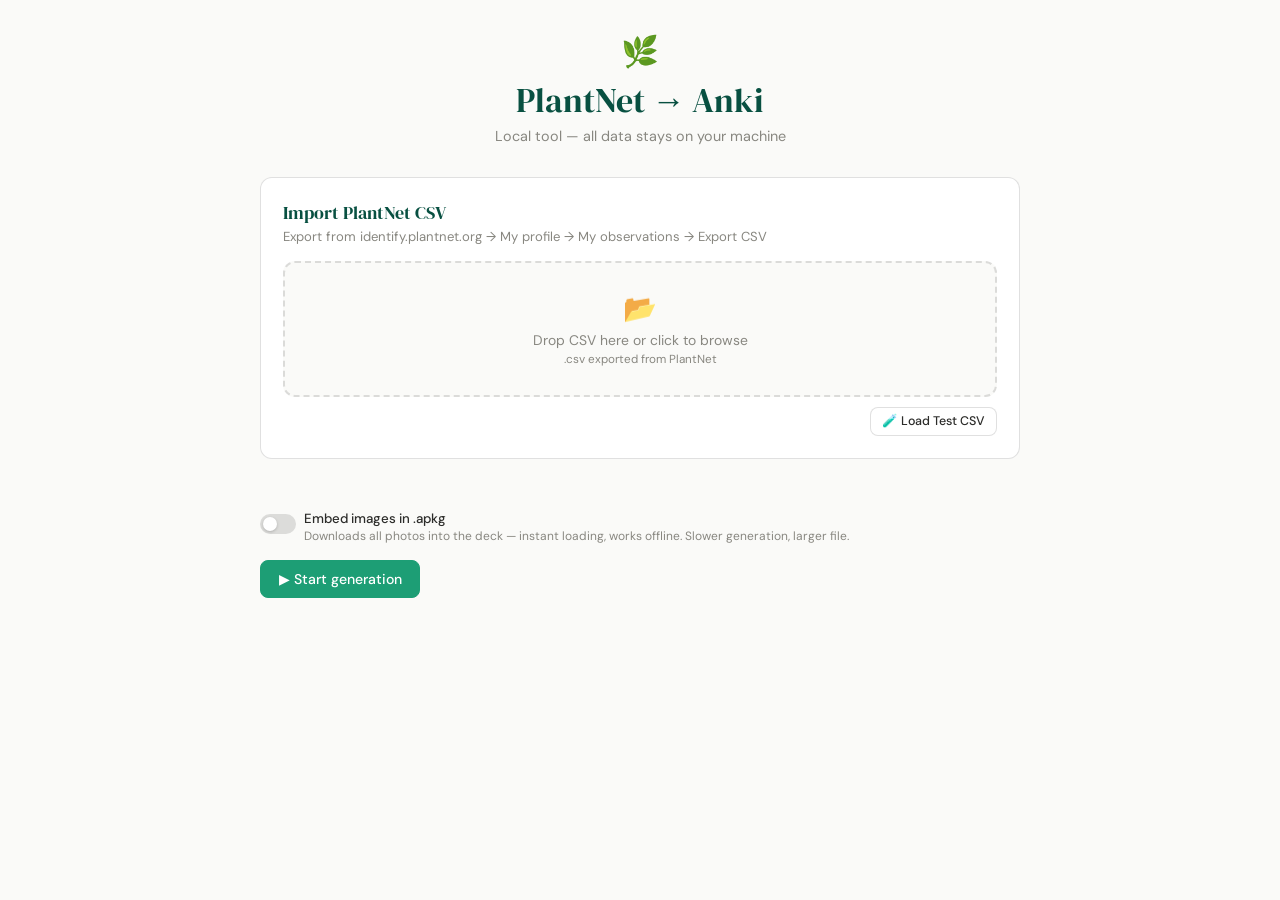
==== index.html @ 497a8147 "refactor: separate frontend layers into standalone html, css, and js files Decouples frontend compon" ====
<!DOCTYPE html>
<html lang="en">
<head>
<meta charset="UTF-8">
<meta name="viewport" content="width=device-width,initial-scale=1">
<title>PlantNet → Anki</title>
<link href="https://fonts.googleapis.com/css2?family=DM+Serif+Display&family=DM+Sans:wght@300;400;500&display=swap" rel="stylesheet">
<link rel="stylesheet" href="/style.css">
</head>
<body>
<div class="container">
  <header>
    <div style="font-size:1.9rem;margin-bottom:.35rem">🌿</div>
    <h1>PlantNet → Anki</h1>
    <p>Local tool — all data stays on your machine</p>
  </header>

  <div id="sec-import" class="card" style="display: flex; flex-direction: column;">
    <div class="card-title">Import PlantNet CSV</div>
    <div class="card-sub">Export from identify.plantnet.org → My profile → My observations → Export CSV</div>
    <div class="drop-zone" id="dz"
      onclick="document.getElementById('file-in').click()"
      ondragover="event.preventDefault();dz.classList.add('over')"
      ondragleave="dz.classList.remove('over')"
      ondrop="onDrop(event)">
      <div style="font-size:1.7rem;margin-bottom:.3rem" id="dz-icon">📂</div>
      <div style="font-size:.87rem;color:var(--text-muted)" id="dz-label">Drop CSV here or click to browse</div>
      <div style="font-size:.73rem;color:var(--text-muted);margin-top:2px" id="dz-hint">.csv exported from PlantNet</div>
    </div>
    <input type="file" id="file-in" accept=".csv,.tsv,.txt" style="display:none" onchange="onFile(event)">
    <div style="display: flex; justify-content: flex-end; margin-top: 10px;">
      <button class="btn btn-secondary" style="padding: 0.35rem 0.7rem; font-size: 0.78rem;" onclick="loadTestCSV(event)">🧪 Load Test CSV</button>
    </div>
  </div>

  <div id="sec-plants" class="card hidden">
    <div class="card-title">Select species</div>
    <div class="card-sub" id="plants-sub">0 species imported</div>
    <div class="sel-row">
      <span id="sel-count">0 selected</span>
      <span>
        <button class="lbtn" onclick="selAll(true)">All</button>&nbsp;·&nbsp;
        <button class="lbtn" onclick="selAll(false)">None</button>
      </span>
    </div>
    <div class="plant-list" id="plant-list"></div>
  </div>

  <div id="sec-options" class="card hidden">
    <div class="card-title">Options</div>

    <div class="form-row">
      <label>Deck name</label>
      <input type="text" id="deck-name" value="PlantNet – Botany">
    </div>

    <div class="form-row">
      <label>PlantNet API key <span style="color:var(--text-muted);font-weight:400">(optional — extra photos per organ)</span></label>
      <input type="password" id="api-key" placeholder="2b10xxxxxxxxxxxxxxxxxxxxxxxx">
      <div style="font-size:.72rem;color:var(--text-muted);margin-top:3px">Free key at my.plantnet.org · 500 req/day</div>
    </div>

    <div class="form-row">
      <label>Extra photo source</label>
      <select id="photo-source" onchange="updatePhotoSourceHint()">
        <option value="none">None — own photos only</option>
        <option value="all" selected>All sources — GBIF → iNaturalist → PlantNet (stops when full)</option>
        <option value="gbif">GBIF only</option>
        <option value="inat">iNaturalist only</option>
        <option value="plantnet">PlantNet only (requires own photo + API key)</option>
      </select>
      <div id="photo-source-hint" style="font-size:.72rem;color:var(--text-muted);margin-top:4px">
        Submits your own photo to PlantNet and retrieves visually similar images per organ.
      </div>
    </div>

    <div class="form-row">
      <label style="margin-bottom:.5rem">Organs to fetch photos for</label>
      <div class="organ-grid">
        <button class="obtn active" data-organ="flower" onclick="toggleBtn(this)"><span>🌸</span>Flower</button>
        <button class="obtn active" data-organ="leaf"   onclick="toggleBtn(this)"><span>🍃</span>Leaf</button>
        <button class="obtn active" data-organ="habit"  onclick="toggleBtn(this)"><span>🌿</span>Habit</button>
        <button class="obtn"        data-organ="fruit"  onclick="toggleBtn(this)"><span>🍎</span>Fruit</button>
        <button class="obtn"        data-organ="bark"   onclick="toggleBtn(this)"><span>🪵</span>Bark</button>
      </div>
      <div style="font-size:.72rem;color:var(--text-muted);margin-top:5px">
        Organ labels come from PlantNet. GBIF/iNat photos are stored as untagged.
      </div>
    </div>

    <div class="form-row" id="n-photos-row">
      <label>Photos per organ (max)</label>
      <div class="slider-row">
        <input type="range" id="n-photos" min="1" max="5" value="2"
          oninput="document.getElementById('n-photos-val').textContent=this.value">
        <span class="sval" id="n-photos-val">2</span>
      </div>
    </div>

    <div class="form-row">
      <label>Max untagged photos <span style="color:var(--text-muted);font-weight:400">(from GBIF/iNat when organ not found)</span></label>
      <div class="slider-row">
        <input type="range" id="max-untagged" min="0" max="10" value="3"
          oninput="document.getElementById('max-untagged-val').textContent=this.value">
        <span class="sval" id="max-untagged-val">3</span>
      </div>
      <div style="font-size:.72rem;color:var(--text-muted);margin-top:3px">
        Set to 0 to disable untagged photos entirely.
      </div>
    </div>

    <div class="form-row">
      <label>Card language / Langue des cartes</label>
      <select id="lang-select">
        <option value="en">English</option>
        <option value="fr">Français</option>
        <option value="de">Deutsch</option>
        <option value="es">Español</option>
      </select>
    </div>

    <div class="toggle-row" style="justify-content: left;">
      <label class="toggle-switch">
        <input type="checkbox" id="tog-own" checked>
        <div class="toggle-track"></div><div class="toggle-thumb"></div>
      </label>
      <div>
        <span class="toggle-lbl">Include own PlantNet photos</span>
        <div style="font-size:.75rem;color:var(--text-muted)">Photos from your CSV observations. Uncheck to use only enriched photos (GBIF, iNat, PlantNet related).</div>
      </div>
    </div>

    
  </div>

  <div class="toggle-row" style="margin-top:3rem">
      <label class="toggle-switch">
        <input type="checkbox" id="tog-embed">
        <div class="toggle-track"></div><div class="toggle-thumb"></div>
      </label>
      <div>
        <span class="toggle-lbl">Embed images in .apkg</span>
        <div style="font-size:.75rem;color:var(--text-muted)">Downloads all photos into the deck — instant loading, works offline. Slower generation, larger file.</div>
      </div>
    </div>


    <div class="actions">
      <button class="btn btn-primary" id="btn-start" onclick="startGen()">▶ Start generation</button>
    </div>
  </div>


    
  <div id="sec-progress" class="card hidden">
    <div style="display:flex;justify-content:space-between;align-items:baseline;margin-bottom:.2rem">
      <div class="card-title">Generating deck</div>
      <button class="btn btn-secondary" id="btn-stop" onclick="stopGen()"
        style="font-size:.8rem;padding:.35rem .8rem;color:#D85A30;border-color:#D85A30">
        ■ Stop
      </button>
    </div>
    <div class="card-sub" id="gen-sub">Processing…</div>
    <div class="prog-bar"><div class="prog-fill" id="prog-fill" style="width:0%"></div></div>
    <div style="display:flex;justify-content:space-between;font-size:.75rem;color:var(--text-muted);margin-bottom:.6rem">
      <span id="prog-label"></span>
      <span id="prog-pct">0%</span>
    </div>
    <div class="log-area" id="log-area"></div>
  </div>

  <div id="sec-export" class="card hidden">
    <div class="card-title">Deck ready!</div>
    <div class="card-sub">Data from Tela Botanica and PFAF</div>
    <div class="stats">
      <div class="stat"><div class="snum" id="st-plants">0</div><div class="slbl">Species</div></div>
      <div class="stat"><div class="snum" id="st-cards">0</div><div class="slbl">Cards</div></div>
      <div class="stat"><div class="snum" id="st-photos">0</div><div class="slbl">Photos</div></div>
    </div>

    <div class="actions">
      <button class="btn btn-primary" onclick="downloadDeck()">⬇️ Download deck (.apkg)</button>
      <button class="btn btn-secondary" onclick="location.reload()">New deck</button>
    </div>
    <div style="font-size:.74rem;color:var(--text-muted);margin-top:.6rem">
      Double-cliquez sur le .apkg pour importer directement dans Anki
      (ou File → Import). Le type de note PlantNet is inclus dans le fichier.
    </div>
  </div>
</div>

<script>
var plants = [];
var csvText = "";

// ── Drag & drop ──────────────────────────────────────────────────────────────
var dz = document.getElementById("dz");
function onDrop(e) {
  e.preventDefault(); dz.classList.remove("over");
  var f = e.dataTransfer.files[0]; if (f) uploadFile(f);
}
function onFile(e) { var f = e.target.files[0]; if (f) uploadFile(f); }

function uploadFile(file) {
  var fd = new FormData(); fd.append("csv", file);
  fetch("/upload", { method: "POST", body: fd })
    .then(function(r) { return r.json(); })
    .then(function(d) {
      if (d.error) { alert("Error: " + d.error); return; }
      handleCSVData(d, file.name);
    })
    .catch(function(e) { alert("Upload failed: " + e); });
}

function loadTestCSV(event) {
  if (event) event.stopPropagation();
  fetch("/load_test_csv", { method: "POST" })
    .then(function(r) { return r.json(); })
    .then(function(d) {
      if (d.error) { alert("Error loading test CSV: " + d.error); return; }
      handleCSVData(d, "my-observations_test.csv");
    })
    .catch(function(e) { alert("Failed to fetch test CSV: " + e); });
}

function handleCSVData(d, filename) {
  plants = d.plants;
  dz.classList.add("done");
  document.getElementById("dz-icon").textContent = "✅";
  document.getElementById("dz-label").textContent = filename + " — " + d.total_obs + " observation(s)";
  document.getElementById("dz-hint").textContent = d.plants.length + " unique species detected";
  renderPlants();
  document.getElementById("sec-plants").classList.remove("hidden");
  document.getElementById("sec-options").classList.remove("hidden");
}

// ── Plant list ───────────────────────────────────────────────────────────────
function renderPlants() {
  var list = document.getElementById("plant-list");
  list.innerHTML = "";
  plants.forEach(function(p, i) {
    var d = document.createElement("div");
    d.className = "pi" + (p.selected ? " sel" : "");
    var badge = p.own_images.length > 0 ? '<span class="badge">📷 ' + p.own_images.length + "</span>" : "";
    var obs   = p.observations > 1 ? p.observations + " obs." : "";
    d.innerHTML = '<input type="checkbox"' + (p.selected ? " checked" : "") + ' onchange="toggleP(' + i + ',this.checked)">'
      + '<div style="flex:1;min-width:0"><div class="pname">' + (p.scientific) + '</div>'
      + '<div class="psci">' + (p.family||"") + '</div></div>'
      + '<div class="pmeta">' + badge + (badge && obs ? " " : "") + obs + "</div>";
    list.appendChild(d);
  });
  updateCount();
  document.getElementById("plants-sub").textContent = plants.length + " species imported";
}
function toggleP(i, v) {
  plants[i].selected = v;
  document.querySelectorAll(".pi")[i].classList.toggle("sel", v);
  updateCount();
}
function selAll(v) { plants.forEach(function(p){p.selected=v;}); renderPlants(); }
function updateCount() {
  var n = plants.filter(function(p){return p.selected;}).length;
  document.getElementById("sel-count").textContent = n + " selected";
}

// ── Toggle buttons ───────────────────────────────────────────────────────────
function toggleBtn(b) { b.classList.toggle("active"); }

function updatePhotoSourceHint() {
  var src   = document.getElementById("photo-source").value;
  var hint  = document.getElementById("photo-source-hint");
  var nrow  = document.getElementById("n-photos-row");
  var hints = {
    "none":     "Only your own photos from the PlantNet CSV will be used.",
    "all":      "PlantNet related images (organ-tagged, 1 API call) + GBIF + iNaturalist for remaining slots (untagged).",
    "gbif":     "GBIF only — no organ tags, photos stored as untagged.",
    "inat":     "iNaturalist only — no organ tags, photos stored as untagged.",
    "plantnet": "PlantNet related images only — organ-tagged, 1 API call. Requires own photo + API key."
  };
  hint.textContent = hints[src] || "";
  nrow.style.display = src === "none" ? "none" : "";
}

// ── Generation ───────────────────────────────────────────────────────────────
function startGen() {
  var selected = plants.filter(function(p){return p.selected;});
  if (!selected.length) { alert("Select at least one species."); return; }

  var info     = Array.from(document.querySelectorAll(".ibtn.active")).map(function(b){return b.dataset.info;});
  var organs   = Array.from(document.querySelectorAll(".obtn.active")).map(function(b){return b.dataset.organ;});
  var photoSrc = document.getElementById("photo-source").value;
  var config  = {
    plants:       selected,
    deck_name:    document.getElementById("deck-name").value || "PlantNet – Botany",
    api_key:      document.getElementById("api-key").value.trim(),
    n_photos:     photoSrc === "none" ? 0 : parseInt(document.getElementById("n-photos").value),
    max_untagged: parseInt(document.getElementById("max-untagged").value),
    photo_source: photoSrc,
    organs:       organs,
    info:         info,
    lang:         document.getElementById("lang-select").value,
    include_own:  document.getElementById("tog-own").checked,
    embed_images: document.getElementById("tog-embed").checked,
  };

  // Reset progress UI for fresh run
  document.getElementById("btn-start").disabled = true;
  document.getElementById("sec-progress").classList.remove("hidden");
  document.getElementById("log-area").innerHTML = "";
  document.getElementById("gen-sub").textContent = "Processing…";
  document.getElementById("prog-fill").style.width = "0%";
  document.getElementById("prog-pct").textContent = "0%";
  document.getElementById("prog-label").textContent = "";
  var stopBtn = document.getElementById("btn-stop");
  if (stopBtn) { stopBtn.style.display = ""; stopBtn.disabled = false; stopBtn.textContent = "■ Stop"; }

  fetch("/generate", {
    method:  "POST",
    headers: {"Content-Type": "application/json"},
    body:    JSON.stringify(config)
  }).then(function(r){ return r.json(); })
    .then(function(d){ if (d.error) alert("Error: " + d.error); })
    .catch(function(e){ alert("Error: " + e); });

  pollProgress();
}

function stopGen() {
  document.getElementById("btn-stop").disabled = true;
  document.getElementById("btn-stop").textContent = "Stopping…";
  fetch("/stop", { method: "POST" })
    .catch(function() {});
}

function pollProgress() {
  fetch("/status").then(function(r){return r.json();}).then(function(d) {
    // Update progress bar
    document.getElementById("prog-fill").style.width = d.progress + "%";
    document.getElementById("prog-pct").textContent  = d.progress + "%";
    document.getElementById("prog-label").textContent = d.progress_label || "";

    // Append new log lines
    var area = document.getElementById("log-area");
    (d.new_logs || []).forEach(function(entry) {
      var div = document.createElement("div");
      if (entry.level === "ok")   div.className = "lok";
      if (entry.level === "warn") div.className = "lwarn";
      div.textContent = "> " + entry.msg;
      area.appendChild(div);
      area.scrollTop = area.scrollHeight;
    });

    if (d.stopped) {
      document.getElementById("gen-sub").textContent = "Stopped.";
      document.getElementById("btn-stop").style.display = "none";
      document.getElementById("btn-start").disabled = false;
      return;
    }
    if (d.done) {
      document.getElementById("gen-sub").textContent = "Done!";
      document.getElementById("btn-stop").style.display = "none";
      // Parse stats from last log lines
      var logs = d.all_logs || [];
      var lastOk = logs.filter(function(l){return l.level==="ok";}).pop();
      if (lastOk && lastOk.msg) {
        var m = lastOk.msg.match(/(\d+) species, (\d+) cards, (\d+) photos/);
        if (m) {
          document.getElementById("st-plants").textContent = m[1];
          document.getElementById("st-cards").textContent  = m[2];
          document.getElementById("st-photos").textContent = m[3];
        }
      }
      document.getElementById("sec-export").classList.remove("hidden");
    } else {
      setTimeout(pollProgress, 600);
    }
  }).catch(function(){ setTimeout(pollProgress, 1000); });
}

function setupNoteType() {
  var btn = document.getElementById("btn-ac");
  var status = document.getElementById("ac-status");
  btn.disabled = true;
  btn.textContent = "Setting up…";
  status.textContent = "Connecting to AnkiConnect…";
  status.style.color = "var(--text-muted)";
  fetch("/setup_notetype", { method: "POST" })
    .then(function(r) { return r.json(); })
    .then(function(d) {
      if (d.ok) {
        status.textContent = "✓ " + d.message;
        status.style.color = "var(--green-dark)";
        btn.textContent = "✓ Done";
      } else {
        status.textContent = "✗ " + d.message;
        status.style.color = "#D85A30";
        btn.disabled = false;
        btn.textContent = "Retry";
      }
    })
    .catch(function(e) {
      status.textContent = "Error: " + e;
      status.style.color = "#D85A30";
      btn.disabled = false;
      btn.textContent = "Retry";
    });
}

function downloadDeck() {
  window.location.href = "/download";
}
</script>
</body>
</html>
---- style.css ----
:root {
  --green: #1D9E75;
  --green-light: #E1F5EE;
  --green-dark: #085041;
  --amber: #BA7517;
  --amber-light: #FAEEDA;
  --text: #2C2C2A;
  --text-muted: #888780;
  --border: rgba(0, 0, 0, 0.12);
  --bg: #FAFAF8;
  --white: #fff;
  --radius: 12px;
  --radius-sm: 8px;
}
* {
  box-sizing: border-box;
  margin: 0;
  padding: 0;
}
body {
  font-family: 'DM Sans', sans-serif;
  background: var(--bg);
  color: var(--text);
  min-height: 100vh;
  padding: 2rem 1rem;
}
.container {
  max-width: 760px;
  margin: 0 auto;
}
header {
  text-align: center;
  margin-bottom: 2rem;
}
header h1 {
  font-family: 'DM Serif Display', serif;
  font-size: 2.1rem;
  font-weight: 400;
  color: var(--green-dark);
  margin-bottom: .3rem;
}
header p {
  color: var(--text-muted);
  font-size: .9rem;
}
.card {
  background: var(--white);
  border: .5px solid var(--border);
  border-radius: var(--radius);
  padding: 1.4rem;
  margin-bottom: 1rem;
}
.card-title {
  font-family: 'DM Serif Display', serif;
  font-size: 1.1rem;
  font-weight: 400;
  color: var(--green-dark);
  margin-bottom: .2rem;
}
.card-sub {
  font-size: .82rem;
  color: var(--text-muted);
  margin-bottom: 1rem;
}
label {
  display: block;
  font-size: .82rem;
  font-weight: 500;
  margin-bottom: 4px;
}
input[type=text], input[type=password], select {
  width: 100%;
  padding: .5rem .8rem;
  border: .5px solid var(--border);
  border-radius: var(--radius-sm);
  font-family: 'DM Sans', sans-serif;
  font-size: .87rem;
  background: var(--bg);
  color: var(--text);
  outline: none;
  transition: border-color .15s;
}
input:focus, select:focus {
  border-color: var(--green);
}
.form-row {
  margin-bottom: .85rem;
}
.btn {
  display: inline-flex;
  align-items: center;
  gap: 6px;
  padding: .55rem 1.1rem;
  border-radius: var(--radius-sm);
  font-family: 'DM Sans', sans-serif;
  font-size: .88rem;
  font-weight: 500;
  cursor: pointer;
  border: .5px solid var(--border);
  transition: all .15s;
}
.btn-primary {
  background: var(--green);
  color: white;
  border-color: var(--green);
}
.btn-primary:hover {
  background: var(--green-dark);
}
.btn-primary:disabled {
  opacity: .4;
  cursor: not-allowed;
}
.btn-secondary {
  background: var(--white);
  color: var(--text);
}
.btn-secondary:hover {
  background: #F1EFE8;
}
.actions {
  display: flex;
  gap: 10px;
  align-items: center;
  margin-top: 1rem;
}
.notice {
  padding: .6rem .9rem;
  border-radius: var(--radius-sm);
  font-size: .81rem;
  margin-bottom: .85rem;
  border-left: 3px solid;
}
.notice-info {
  background: #E6F1FB;
  color: #0C447C;
  border-color: #185FA5;
}
.notice-green {
  background: var(--green-light);
  color: var(--green-dark);
  border-color: var(--green);
}
.drop-zone {
  border: 2px dashed var(--border);
  border-radius: var(--radius);
  padding: 1.75rem 1rem;
  text-align: center;
  cursor: pointer;
  transition: all .2s;
  background: var(--bg);
}
.drop-zone:hover, .drop-zone.over {
  border-color: var(--green);
  background: var(--green-light);
}
.drop-zone.done {
  border-color: var(--green);
  border-style: solid;
  background: var(--green-light);
}
.info-grid {
  display: grid;
  grid-template-columns: 1fr 1fr;
  gap: 6px;
  margin-top: .6rem;
}
.ibtn {
  display: flex;
  align-items: center;
  gap: 7px;
  padding: .5rem .8rem;
  border: .5px solid var(--border);
  border-radius: var(--radius-sm);
  cursor: pointer;
  font-size: .79rem;
  background: var(--white);
  transition: all .15s;
  font-family: 'DM Sans', sans-serif;
}
.ibtn.active {
  border-color: var(--green);
  background: var(--green-light);
  color: var(--green-dark);
}
.ibtn .src {
  margin-left: auto;
  font-size: .67rem;
  color: var(--text-muted);
  font-style: italic;
}
.ibtn.active .src {
  color: var(--green);
}
.organ-grid {
  display: grid;
  grid-template-columns: repeat(5, 1fr);
  gap: 6px;
  margin-top: .6rem;
}
.obtn {
  display: flex;
  flex-direction: column;
  align-items: center;
  gap: 2px;
  padding: .6rem .4rem;
  border: .5px solid var(--border);
  border-radius: var(--radius-sm);
  cursor: pointer;
  font-size: .77rem;
  background: var(--white);
  transition: all .15s;
  font-family: 'DM Sans', sans-serif;
}
.obtn.active {
  border-color: var(--green);
  background: var(--green-light);
  color: var(--green-dark);
}
.slider-row {
  display: flex;
  align-items: center;
  gap: 10px;
  margin-top: .4rem;
}
.sval {
  font-weight: 500;
  min-width: 20px;
  color: var(--green-dark);
}
input[type=range] {
  flex: 1;
  accent-color: var(--green);
}
.plant-list {
  display: flex;
  flex-direction: column;
  gap: 5px;
  max-height: 320px;
  overflow-y: auto;
  margin-top: .7rem;
}
.pi {
  display: flex;
  align-items: center;
  gap: 8px;
  padding: .55rem .8rem;
  background: var(--bg);
  border: .5px solid var(--border);
  border-radius: var(--radius-sm);
  font-size: .83rem;
}
.pi.sel {
  border-color: var(--green);
  background: var(--green-light);
}
.pi input[type=checkbox] {
  accent-color: var(--green);
  width: 14px;
  height: 14px;
  flex-shrink: 0;
}
.pname {
  font-weight: 500;
  flex: 1;
  white-space: nowrap;
  overflow: hidden;
  text-overflow: ellipsis;
}
.psci {
  font-style: italic;
  color: var(--text-muted);
  font-size: .77rem;
}
.pmeta {
  font-size: .71rem;
  color: var(--text-muted);
  flex-shrink: 0;
}
.badge {
  display: inline-block;
  padding: 1px 6px;
  border-radius: 20px;
  font-size: .68rem;
  font-weight: 500;
  background: #E6F1FB;
  color: #185FA5;
}
.sel-row {
  display: flex;
  justify-content: space-between;
  font-size: .79rem;
  color: var(--text-muted);
  margin-bottom: .4rem;
}
.lbtn {
  background: none;
  border: none;
  color: var(--green);
  cursor: pointer;
  font-size: .79rem;
  font-family: 'DM Sans', sans-serif;
  text-decoration: underline;
}
.prog-bar {
  width: 100%;
  height: 5px;
  background: #F1EFE8;
  border-radius: 3px;
  overflow: hidden;
  margin: .7rem 0;
}
.prog-fill {
  height: 100%;
  background: var(--green);
  border-radius: 3px;
  transition: width .3s;
}
.log-area {
  background: var(--bg);
  border: .5px solid var(--border);
  border-radius: var(--radius-sm);
  padding: .6rem .8rem;
  font-size: .77rem;
  font-family: monospace;
  color: var(--text-muted);
  max-height: 220px;
  overflow-y: auto;
  line-height: 1.85;
}
.lok {
  color: var(--green);
}
.lwarn {
  color: var(--amber);
}
.stats {
  display: grid;
  grid-template-columns: repeat(3, 1fr);
  gap: 8px;
  margin: .8rem 0;
}
.stat {
  background: var(--bg);
  border-radius: var(--radius-sm);
  padding: .7rem;
  text-align: center;
}
.snum {
  font-family: 'DM Serif Display', serif;
  font-size: 1.6rem;
  color: var(--green-dark);
}
.slbl {
  font-size: .73rem;
  color: var(--text-muted);
}
.hidden {
  display: none !important;
}
.toggle-row {
  display: flex;
  align-items: center;
  gap: 8px;
  margin-bottom: .6rem;
}
.toggle-switch {
  position: relative;
  width: 36px;
  height: 20px;
  cursor: pointer;
  flex-shrink: 0;
}
.toggle-switch input {
  opacity: 0;
  width: 0;
  height: 0;
}
.toggle-track {
  position: absolute;
  inset: 0;
  background: var(--border);
  border-radius: 10px;
  transition: .2s;
}
.toggle-switch input:checked + .toggle-track {
  background: var(--green);
}
.toggle-thumb {
  position: absolute;
  width: 14px;
  height: 14px;
  background: white;
  border-radius: 50%;
  top: 3px;
  left: 3px;
  transition: .2s;
  box-shadow: 0 1px 3px rgba(0, 0, 0, .2);
}
.toggle-switch input:checked ~ .toggle-thumb {
  transform: translateX(16px);
}
.toggle-lbl {
  font-size: .83rem;
  font-weight: 500;
}
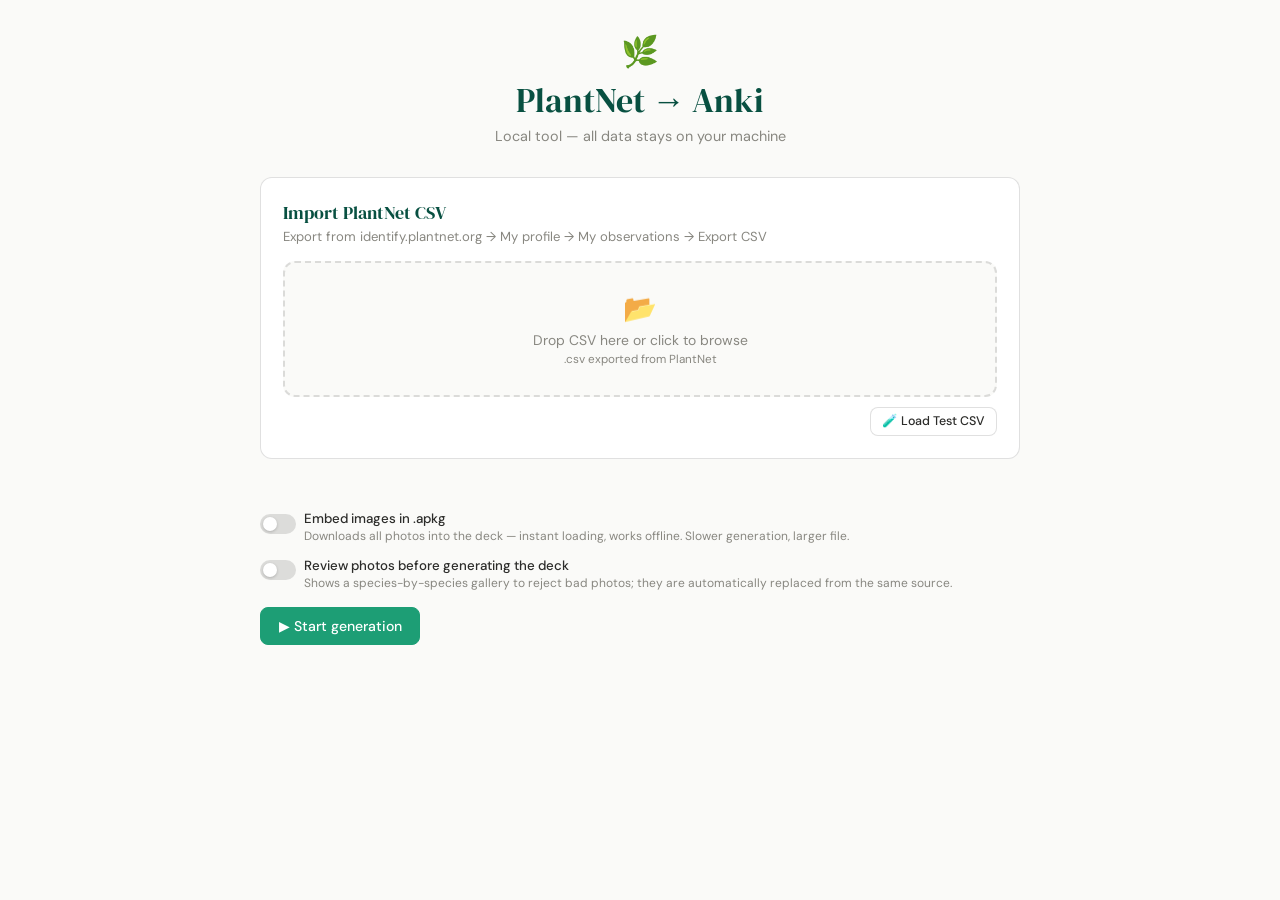
==== commit 464ae3a6: "Add multi-source common names, photo curation, and CSV diffing - Common names are now read directly " ====
--- a/index.html
+++ b/index.html
@@ -44,6 +44,11 @@
       </span>
     </div>
     <div class="plant-list" id="plant-list"></div>
+    <div class="sel-row" style="margin-top:.6rem">
+      <button class="lbtn" onclick="document.getElementById('diff-file-in').click()">📄 Remove species from a previous CSV</button>
+      <input type="file" id="diff-file-in" accept=".csv,.tsv,.txt" style="display:none" onchange="onDiffFile(event)">
+    </div>
+    <div id="diff-status" style="font-size:.72rem;color:var(--text-muted);margin-top:2px"></div>
   </div>
 
   <div id="sec-options" class="card hidden">
@@ -55,67 +60,59 @@
     </div>
 
     <div class="form-row">
-      <label>PlantNet API key <span style="color:var(--text-muted);font-weight:400">(optional — extra photos per organ)</span></label>
+      <label>PlantNet API key <span style="color:var(--text-muted);font-weight:400">(optional - to get photos from PlantNet)</span></label>
       <input type="password" id="api-key" placeholder="2b10xxxxxxxxxxxxxxxxxxxxxxxx">
       <div style="font-size:.72rem;color:var(--text-muted);margin-top:3px">Free key at my.plantnet.org · 500 req/day</div>
     </div>
 
     <div class="form-row">
-      <label>Extra photo source</label>
+      <label>Photo source</label>
       <select id="photo-source" onchange="updatePhotoSourceHint()">
         <option value="none">None — own photos only</option>
-        <option value="all" selected>All sources — GBIF → iNaturalist → PlantNet (stops when full)</option>
+        <option value="all" selected>All sources — GBIF → PlantNet (stops when full)</option>
         <option value="gbif">GBIF only</option>
-        <option value="inat">iNaturalist only</option>
         <option value="plantnet">PlantNet only (requires own photo + API key)</option>
       </select>
       <div id="photo-source-hint" style="font-size:.72rem;color:var(--text-muted);margin-top:4px">
-        Submits your own photo to PlantNet and retrieves visually similar images per organ.
+        Fills up to the requested number of photos per species, trying GBIF first, then PlantNet.
       </div>
     </div>
 
+    <div class="form-row" id="n-photos-row">
+      <label>Number of photos per species</label>
+      <div class="slider-row">
+        <input type="range" id="n-photos" min="1" max="10" value="4"
+          oninput="document.getElementById('n-photos-val').textContent=this.value">
+        <span class="sval" id="n-photos-val">4</span>
+      </div>
+    </div>
+
     <div class="form-row">
-      <label style="margin-bottom:.5rem">Organs to fetch photos for</label>
-      <div class="organ-grid">
-        <button class="obtn active" data-organ="flower" onclick="toggleBtn(this)"><span>🌸</span>Flower</button>
-        <button class="obtn active" data-organ="leaf"   onclick="toggleBtn(this)"><span>🍃</span>Leaf</button>
-        <button class="obtn active" data-organ="habit"  onclick="toggleBtn(this)"><span>🌿</span>Habit</button>
-        <button class="obtn"        data-organ="fruit"  onclick="toggleBtn(this)"><span>🍎</span>Fruit</button>
-        <button class="obtn"        data-organ="bark"   onclick="toggleBtn(this)"><span>🪵</span>Bark</button>
-      </div>
-      <div style="font-size:.72rem;color:var(--text-muted);margin-top:5px">
-        Organ labels come from PlantNet. GBIF/iNat photos are stored as untagged.
-      </div>
-    </div>
-
-    <div class="form-row" id="n-photos-row">
-      <label>Photos per organ (max)</label>
-      <div class="slider-row">
-        <input type="range" id="n-photos" min="1" max="5" value="2"
-          oninput="document.getElementById('n-photos-val').textContent=this.value">
-        <span class="sval" id="n-photos-val">2</span>
-      </div>
-    </div>
-
-    <div class="form-row">
-      <label>Max untagged photos <span style="color:var(--text-muted);font-weight:400">(from GBIF/iNat when organ not found)</span></label>
-      <div class="slider-row">
-        <input type="range" id="max-untagged" min="0" max="10" value="3"
-          oninput="document.getElementById('max-untagged-val').textContent=this.value">
-        <span class="sval" id="max-untagged-val">3</span>
-      </div>
-      <div style="font-size:.72rem;color:var(--text-muted);margin-top:3px">
-        Set to 0 to disable untagged photos entirely.
-      </div>
-    </div>
-
-    <div class="form-row">
-      <label>Card language / Langue des cartes</label>
+      <label>Card language</label>
       <select id="lang-select">
         <option value="en">English</option>
-        <option value="fr">Français</option>
-        <option value="de">Deutsch</option>
-        <option value="es">Español</option>
+        <option value="fr">French</option>
+        <option value="de">German</option>
+        <option value="es">Spanish</option>
+      </select>
+    </div>
+
+    <div class="form-row">
+      <div class="toggle-row" style="margin-bottom:.4rem">
+        <label class="toggle-switch">
+          <input type="checkbox" id="tog-extra-lang" onchange="document.getElementById('extra-lang-select').disabled=!this.checked">
+          <div class="toggle-track"></div><div class="toggle-thumb"></div>
+        </label>
+        <div>
+          <span class="toggle-lbl">Add the vernacular name in another language</span>
+          <div style="font-size:.75rem;color:var(--text-muted)">In addition to the CSV name (or the card language), looks up and displays the name in the chosen language.</div>
+        </div>
+      </div>
+      <select id="extra-lang-select" disabled>
+        <option value="en">English</option>
+        <option value="fr">French</option>
+        <option value="de">German</option>
+        <option value="es">Spanish</option>
       </select>
     </div>
 
@@ -126,7 +123,7 @@
       </label>
       <div>
         <span class="toggle-lbl">Include own PlantNet photos</span>
-        <div style="font-size:.75rem;color:var(--text-muted)">Photos from your CSV observations. Uncheck to use only enriched photos (GBIF, iNat, PlantNet related).</div>
+        <div style="font-size:.75rem;color:var(--text-muted)">Photos from your CSV observations. Uncheck to use only enriched photos (GBIF, PlantNet related).</div>
       </div>
     </div>
 
@@ -144,6 +141,17 @@
       </div>
     </div>
 
+    <div class="toggle-row" style="margin-top:.6rem">
+      <label class="toggle-switch">
+        <input type="checkbox" id="tog-review">
+        <div class="toggle-track"></div><div class="toggle-thumb"></div>
+      </label>
+      <div>
+        <span class="toggle-lbl">Review photos before generating the deck</span>
+        <div style="font-size:.75rem;color:var(--text-muted)">Shows a species-by-species gallery to reject bad photos; they are automatically replaced from the same source.</div>
+      </div>
+    </div>
+
 
     <div class="actions">
       <button class="btn btn-primary" id="btn-start" onclick="startGen()">▶ Start generation</button>
@@ -169,6 +177,30 @@
     <div class="log-area" id="log-area"></div>
   </div>
 
+  <div id="sec-review" class="card hidden">
+    <div class="card-title">Photo review</div>
+    <div class="card-sub" id="review-sub"></div>
+    <div class="review-grid" id="review-grid"></div>
+    <div class="toggle-row" style="margin-top:.3rem">
+      <label class="toggle-switch">
+        <input type="checkbox" id="tog-no-replace">
+        <div class="toggle-track"></div><div class="toggle-thumb"></div>
+      </label>
+      <div>
+        <span class="toggle-lbl">Delete without searching for a replacement</span>
+        <div style="font-size:.75rem;color:var(--text-muted)">Useful if almost all the photos are bad: avoids looping while trying to find a good photo that doesn't exist. Rejected photos are simply removed.</div>
+      </div>
+    </div>
+    <div class="actions">
+      <button class="btn btn-secondary" id="btn-review-prev" onclick="reviewPrev()">← Previous</button>
+      <button class="btn btn-primary" id="btn-review-next" onclick="reviewNext()">Confirm & next →</button>
+    </div>
+    <div style="font-size:.74rem;color:var(--text-muted);margin-top:.6rem">
+      Click a photo to mark it as bad. Rejected photos are automatically replaced
+      from the same source (PlantNet or GBIF), unless the option above is enabled.
+    </div>
+  </div>
+
   <div id="sec-export" class="card hidden">
     <div class="card-title">Deck ready!</div>
     <div class="card-sub">Data from Tela Botanica and PFAF</div>
@@ -183,8 +215,8 @@
       <button class="btn btn-secondary" onclick="location.reload()">New deck</button>
     </div>
     <div style="font-size:.74rem;color:var(--text-muted);margin-top:.6rem">
-      Double-cliquez sur le .apkg pour importer directement dans Anki
-      (ou File → Import). Le type de note PlantNet is inclus dans le fichier.
+      Double-click the .apkg to import it directly into Anki
+      (or File → Import). The PlantNet note type is included in the file.
     </div>
   </div>
 </div>
@@ -232,6 +264,35 @@
   renderPlants();
   document.getElementById("sec-plants").classList.remove("hidden");
   document.getElementById("sec-options").classList.remove("hidden");
+}
+
+// ── Subtract species already present in a previous CSV export ────────────────
+function onDiffFile(e) {
+  var f = e.target.files[0];
+  if (!f) return;
+  var status = document.getElementById("diff-status");
+  status.textContent = "Analyzing…";
+  var fd = new FormData(); fd.append("csv", f);
+  fetch("/diff_upload", { method: "POST", body: fd })
+    .then(function(r){ return r.json(); })
+    .then(function(d) {
+      if (d.error) { status.textContent = "Error: " + d.error; return; }
+      var matchedSet = {};
+      (d.matched || []).forEach(function(name){ matchedSet[name] = true; });
+      var n = 0;
+      plants.forEach(function(p) {
+        if (matchedSet[p.scientific] && p.selected) { p.selected = false; n++; }
+      });
+      renderPlants();
+      status.textContent = n
+        ? n + " species already present in this CSV were deselected."
+        : "No species in common with this CSV.";
+      e.target.value = "";
+    })
+    .catch(function(err) {
+      status.textContent = "Error: " + err;
+      e.target.value = "";
+    });
 }
 
 // ── Plant list ───────────────────────────────────────────────────────────────
@@ -272,10 +333,9 @@
   var nrow  = document.getElementById("n-photos-row");
   var hints = {
     "none":     "Only your own photos from the PlantNet CSV will be used.",
-    "all":      "PlantNet related images (organ-tagged, 1 API call) + GBIF + iNaturalist for remaining slots (untagged).",
-    "gbif":     "GBIF only — no organ tags, photos stored as untagged.",
-    "inat":     "iNaturalist only — no organ tags, photos stored as untagged.",
-    "plantnet": "PlantNet related images only — organ-tagged, 1 API call. Requires own photo + API key."
+    "all":      "Fills up to the requested number of photos per species, trying GBIF first, then PlantNet.",
+    "gbif":     "GBIF only.",
+    "plantnet": "PlantNet related images only, based on your own photo. Requires own photo + API key."
   };
   hint.textContent = hints[src] || "";
   nrow.style.display = src === "none" ? "none" : "";
@@ -287,20 +347,20 @@
   if (!selected.length) { alert("Select at least one species."); return; }
 
   var info     = Array.from(document.querySelectorAll(".ibtn.active")).map(function(b){return b.dataset.info;});
-  var organs   = Array.from(document.querySelectorAll(".obtn.active")).map(function(b){return b.dataset.organ;});
   var photoSrc = document.getElementById("photo-source").value;
   var config  = {
     plants:       selected,
     deck_name:    document.getElementById("deck-name").value || "PlantNet – Botany",
     api_key:      document.getElementById("api-key").value.trim(),
     n_photos:     photoSrc === "none" ? 0 : parseInt(document.getElementById("n-photos").value),
-    max_untagged: parseInt(document.getElementById("max-untagged").value),
     photo_source: photoSrc,
-    organs:       organs,
     info:         info,
     lang:         document.getElementById("lang-select").value,
     include_own:  document.getElementById("tog-own").checked,
     embed_images: document.getElementById("tog-embed").checked,
+    review_photos: document.getElementById("tog-review").checked,
+    extra_lang_enabled: document.getElementById("tog-extra-lang").checked,
+    extra_lang:   document.getElementById("extra-lang-select").value,
   };
 
   // Reset progress UI for fresh run
@@ -354,6 +414,10 @@
       document.getElementById("gen-sub").textContent = "Stopped.";
       document.getElementById("btn-stop").style.display = "none";
       document.getElementById("btn-start").disabled = false;
+      return;
+    }
+    if (d.review_pending) {
+      openReview();
       return;
     }
     if (d.done) {
@@ -375,6 +439,151 @@
       setTimeout(pollProgress, 600);
     }
   }).catch(function(){ setTimeout(pollProgress, 1000); });
+}
+
+// ── Photo review ─────────────────────────────────────────────────────────────
+var reviewAllPlants   = [];   // master list — species objects mutated in place
+var reviewQueue       = [];   // species being reviewed in the CURRENT pass
+var reviewIndex       = 0;
+var reviewOnlyNew     = false; // pass 2+ : show only replaced photos
+var reviewChangedThisPass = false;
+
+function openReview() {
+  document.getElementById("sec-progress").classList.add("hidden");
+  document.getElementById("sec-review").classList.remove("hidden");
+  fetch("/review_data").then(function(r){ return r.json(); }).then(function(d) {
+    reviewAllPlants = d.plants.map(function(p) {
+      p.highlighted = null; // indices of newly-replaced photos, set after a reject
+      return p;
+    });
+    reviewQueue = reviewAllPlants.slice();
+    reviewIndex = 0;
+    reviewOnlyNew = false;
+    reviewChangedThisPass = false;
+    renderReviewSpecies();
+  });
+}
+
+var SOURCE_LABELS = {plantnet: "PlantNet", gbif: "GBIF", own: "Personal"};
+
+function renderReviewSpecies() {
+  var p = reviewQueue[reviewIndex];
+  var pairs = p.slots.map(function(s, i){ return {slot: s, idx: i}; });
+  if (reviewOnlyNew) {
+    pairs = pairs.filter(function(pr){ return p.highlighted && p.highlighted.indexOf(pr.idx) !== -1; });
+  }
+
+  document.getElementById("review-sub").textContent =
+    (reviewIndex + 1) + " / " + reviewQueue.length + " — " + p.scientific +
+    (p.common_name ? " · " + p.common_name : "") +
+    (reviewOnlyNew ? " · new replacement photos" : "");
+
+  var grid = document.getElementById("review-grid");
+  grid.innerHTML = "";
+  pairs.forEach(function(pr) {
+    var s = pr.slot;
+    var wrap = document.createElement("div");
+    wrap.className = "rphoto";
+    wrap.dataset.idx = pr.idx;
+
+    var sameLabel = "Same source" + (SOURCE_LABELS[s.source] ? " (" + SOURCE_LABELS[s.source] + ")" : "");
+    var altSources = ["plantnet", "gbif"].filter(function(src){ return src !== s.source; });
+    var optionsHtml = '<option value="same">' + sameLabel + '</option>' +
+      altSources.map(function(src){ return '<option value="' + src + '">→ ' + SOURCE_LABELS[src] + '</option>'; }).join("");
+
+    wrap.innerHTML =
+      '<img src="' + s.url + '" loading="lazy">' +
+      (reviewOnlyNew ? '<div class="rphoto-new-badge">new</div>' : '') +
+      '<div class="rphoto-tag">' + (s.source || "") + '</div>' +
+      '<div class="rphoto-mark">✕</div>' +
+      '<select class="rphoto-source-select" onclick="event.stopPropagation()" onchange="event.stopPropagation()">' +
+        optionsHtml +
+      '</select>';
+    wrap.onclick = function() { this.classList.toggle("rejected"); };
+    grid.appendChild(wrap);
+  });
+  document.getElementById("btn-review-prev").disabled = (reviewIndex === 0);
+  var isLast = reviewIndex === reviewQueue.length - 1;
+  document.getElementById("btn-review-next").textContent =
+    isLast ? "Finish this pass →" : "Confirm & next →";
+}
+
+function reviewCollectRejected() {
+  return Array.from(document.querySelectorAll(".rphoto.rejected")).map(function(el) {
+    var sel = el.querySelector(".rphoto-source-select");
+    return { idx: parseInt(el.dataset.idx), source: sel ? sel.value : "same" };
+  });
+}
+
+function reviewPrev() {
+  if (reviewIndex > 0) { reviewIndex--; renderReviewSpecies(); }
+}
+
+function reviewNext() {
+  var rejected = reviewCollectRejected();
+
+  var advance = function() {
+    if (reviewIndex < reviewQueue.length - 1) {
+      reviewIndex++;
+      renderReviewSpecies();
+      return;
+    }
+    // End of this pass
+    if (reviewChangedThisPass) {
+      // Build the next pass: only species that got a replacement, and only
+      // show their newly-replaced photos (not the whole gallery again).
+      reviewQueue = reviewAllPlants.filter(function(p){ return p.highlighted && p.highlighted.length; });
+      if (!reviewQueue.length) { finishReview(); return; }
+      reviewOnlyNew = true;
+      reviewIndex = 0;
+      reviewChangedThisPass = false;
+      renderReviewSpecies();
+    } else {
+      finishReview();
+    }
+  };
+
+  if (!rejected.length) { advance(); return; }
+
+  reviewChangedThisPass = true;
+  var p = reviewQueue[reviewIndex];
+  var btn = document.getElementById("btn-review-next");
+  btn.disabled = true;
+  var prevLabel = btn.textContent;
+  btn.textContent = "Searching for a replacement…";
+
+  fetch("/review_reject", {
+    method:  "POST",
+    headers: {"Content-Type": "application/json"},
+    body:    JSON.stringify({
+      plant_index: p.plant_index,
+      rejected:    rejected,
+      replace:     !document.getElementById("tog-no-replace").checked
+    })
+  }).then(function(r){ return r.json(); }).then(function(d) {
+    btn.disabled = false;
+    btn.textContent = prevLabel;
+    if (d.error) { alert("Error: " + d.error); advance(); return; }
+    var notes = (d.plantnet_id_notes || []).concat(d.warnings || []);
+    if (notes.length) alert(notes.join("\n"));
+    p.slots       = d.slots;
+    p.highlighted = d.replaced_indices || [];
+    advance();
+  }).catch(function(e) {
+    btn.disabled = false;
+    btn.textContent = prevLabel;
+    alert("Error: " + e);
+    advance();
+  });
+}
+
+function finishReview() {
+  fetch("/review_finish", { method: "POST" }).then(function() {
+    document.getElementById("sec-review").classList.add("hidden");
+    document.getElementById("sec-progress").classList.remove("hidden");
+    document.getElementById("gen-sub").textContent = "Building deck…";
+    pollProgress();
+  });
 }
 
 function setupNoteType() {
--- a/style.css
+++ b/style.css
@@ -192,31 +192,6 @@
 .ibtn.active .src {
   color: var(--green);
 }
-.organ-grid {
-  display: grid;
-  grid-template-columns: repeat(5, 1fr);
-  gap: 6px;
-  margin-top: .6rem;
-}
-.obtn {
-  display: flex;
-  flex-direction: column;
-  align-items: center;
-  gap: 2px;
-  padding: .6rem .4rem;
-  border: .5px solid var(--border);
-  border-radius: var(--radius-sm);
-  cursor: pointer;
-  font-size: .77rem;
-  background: var(--white);
-  transition: all .15s;
-  font-family: 'DM Sans', sans-serif;
-}
-.obtn.active {
-  border-color: var(--green);
-  background: var(--green-light);
-  color: var(--green-dark);
-}
 .slider-row {
   display: flex;
   align-items: center;
@@ -403,4 +378,88 @@
 .toggle-lbl {
   font-size: .83rem;
   font-weight: 500;
+}
+.review-grid {
+  display: grid;
+  grid-template-columns: repeat(3, 1fr);
+  gap: 12px;
+  margin: .9rem 0;
+}
+.rphoto {
+  position: relative;
+  border-radius: var(--radius-sm);
+  overflow: hidden;
+  border: .5px solid var(--border);
+  cursor: pointer;
+  background: var(--bg);
+  user-select: none;
+}
+.rphoto img {
+  width: 100%;
+  height: 220px;
+  object-fit: cover;
+  display: block;
+  transition: opacity .15s;
+}
+.rphoto-tag {
+  position: absolute;
+  bottom: 0;
+  left: 0;
+  right: 0;
+  background: rgba(0, 0, 0, .55);
+  color: #fff;
+  font-size: .75rem;
+  text-align: center;
+  padding: 4px 0;
+  text-transform: capitalize;
+}
+.rphoto-mark {
+  position: absolute;
+  inset: 0;
+  border: 3px solid #D85A30;
+  display: none;
+  align-items: center;
+  justify-content: center;
+  font-size: 2.4rem;
+  color: #D85A30;
+  background: rgba(216, 90, 48, .15);
+  pointer-events: none;
+}
+.rphoto.rejected img {
+  opacity: .35;
+}
+.rphoto.rejected .rphoto-mark {
+  display: flex;
+}
+.rphoto-source-select {
+  display: none;
+  position: absolute;
+  bottom: 26px;
+  left: 4px;
+  right: 4px;
+  font-size: .68rem;
+  padding: 2px 3px;
+  border-radius: 4px;
+  border: none;
+  z-index: 2;
+  background: rgba(255,255,255,.92);
+  color: var(--text);
+}
+.rphoto.rejected .rphoto-source-select {
+  display: block;
+}
+.rphoto-new-badge {
+  position: absolute;
+  top: 6px;
+  left: 6px;
+  background: var(--green);
+  color: #fff;
+  font-size: .65rem;
+  font-weight: 500;
+  padding: 2px 7px;
+  border-radius: 10px;
+}
+@media (max-width: 560px) {
+  .review-grid { grid-template-columns: repeat(2, 1fr); }
+  .rphoto img { height: 160px; }
 }
